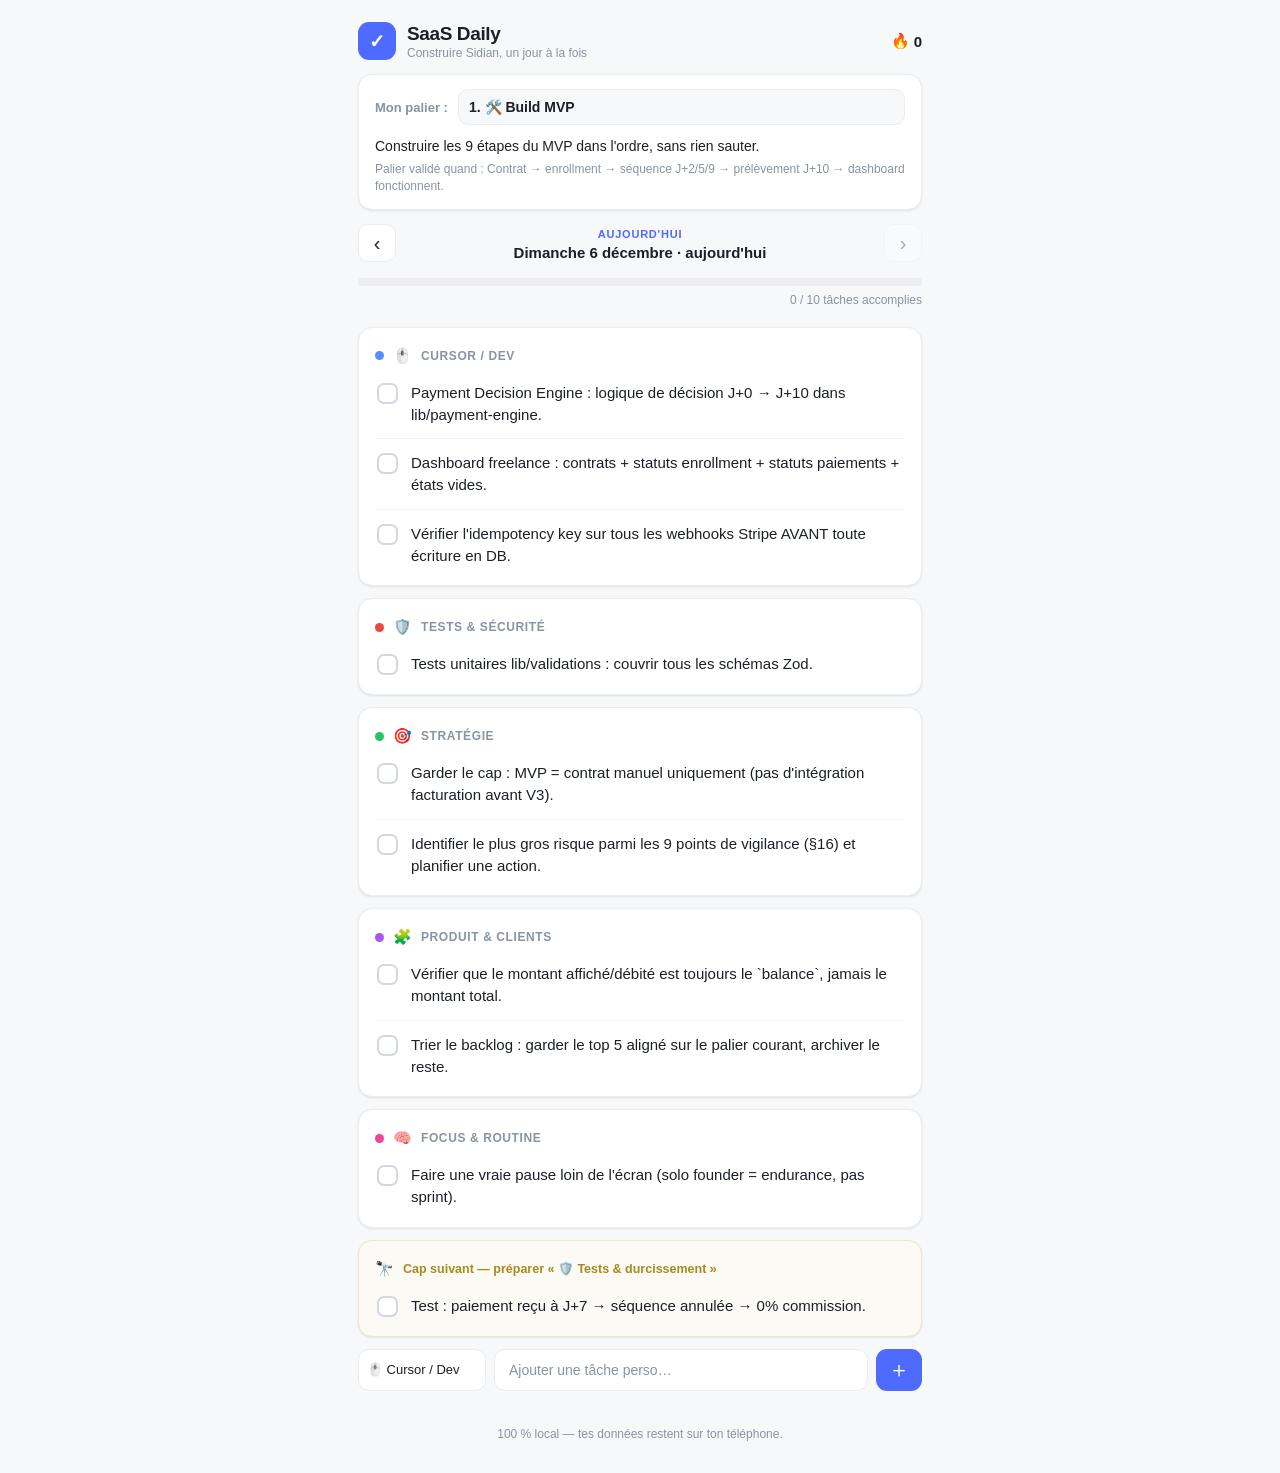
==== saas-checklist/index.html @ a104e3b9 "UI : thème clair épuré, moins de bruit visuel (cartes légères, pastilles, progression fine)" ====
<!DOCTYPE html>
<html lang="fr">
<head>
  <meta charset="UTF-8" />
  <meta name="viewport" content="width=device-width, initial-scale=1, viewport-fit=cover" />
  <meta name="theme-color" content="#f7f8fa" />
  <title>SaaS Daily — Check-list quotidienne</title>
  <link rel="manifest" href="./manifest.webmanifest" />
  <link rel="apple-touch-icon" href="./icons/icon-180.png" />
  <meta name="apple-mobile-web-app-capable" content="yes" />
  <meta name="apple-mobile-web-app-status-bar-style" content="default" />
  <meta name="apple-mobile-web-app-title" content="SaaS Daily" />
  <link rel="stylesheet" href="./styles.css" />
</head>
<body>
  <div class="app">
    <header class="top">
      <div class="brand">
        <span class="logo">✓</span>
        <div>
          <h1>SaaS Daily</h1>
          <p class="tagline">Construire Sidian, un jour à la fois</p>
        </div>
      </div>
      <div class="streak" id="streak" title="Jours d'affilée avec au moins une tâche faite">
        <span class="flame">🔥</span><span id="streakCount">0</span>
      </div>
    </header>

    <section class="phasebar">
      <div class="phase-row">
        <label for="phaseSelect">Mon palier&nbsp;:</label>
        <select id="phaseSelect" aria-label="Palier de croissance"></select>
      </div>
      <p class="phase-goal" id="phaseGoal">—</p>
      <p class="phase-done" id="phaseDone">—</p>
    </section>

    <section class="datebar">
      <button class="nav" id="prevDay" aria-label="Jour précédent">‹</button>
      <div class="dateinfo">
        <button class="today-btn" id="todayBtn">Aujourd'hui</button>
        <div class="date-label" id="dateLabel">—</div>
      </div>
      <button class="nav" id="nextDay" aria-label="Jour suivant">›</button>
    </section>

    <section class="progress-wrap">
      <div class="progress-track"><div class="progress-fill" id="progressFill"></div></div>
      <div class="progress-text"><span id="progressText">0 / 0</span> tâches accomplies</div>
    </section>

    <main id="list" class="list"></main>

    <section class="add-custom">
      <form id="customForm">
        <select id="customCat" aria-label="Catégorie"></select>
        <input id="customInput" type="text" placeholder="Ajouter une tâche perso…" maxlength="140" />
        <button type="submit" aria-label="Ajouter">＋</button>
      </form>
    </section>

    <footer class="foot">
      <button id="installBtn" class="ghost" hidden>📲 Installer l'app</button>
      <p class="hint">100&nbsp;% local — tes données restent sur ton téléphone.</p>
    </footer>
  </div>

  <div id="toast" class="toast" role="status" aria-live="polite"></div>

  <script src="./tasks.js"></script>
  <script src="./app.js"></script>
</body>
</html>
---- saas-checklist/styles.css ----
:root {
  --bg: #f7f8fa;
  --card: #ffffff;
  --text: #1b1f27;
  --muted: #8a93a3;
  --line: #ececf1;
  --line-soft: #f2f3f6;
  --accent: #4f6bff;
  --done: #18a558;
  --shadow: 0 1px 2px rgba(16, 24, 40, 0.04), 0 1px 3px rgba(16, 24, 40, 0.06);
}

* { box-sizing: border-box; -webkit-tap-highlight-color: transparent; }

html, body {
  margin: 0;
  background: var(--bg);
  color: var(--text);
  font-family: -apple-system, BlinkMacSystemFont, "Segoe UI", Roboto, Helvetica, Arial, sans-serif;
  -webkit-font-smoothing: antialiased;
}

.app {
  max-width: 600px;
  margin: 0 auto;
  padding: env(safe-area-inset-top) 18px calc(env(safe-area-inset-bottom) + 24px);
  min-height: 100vh;
}

/* ---------- Header ---------- */
.top {
  display: flex;
  align-items: center;
  justify-content: space-between;
  padding: 22px 0 14px;
}
.brand { display: flex; align-items: center; gap: 11px; }
.logo {
  width: 38px; height: 38px; border-radius: 11px;
  display: grid; place-items: center;
  background: var(--accent); color: #fff; font-size: 19px; font-weight: 800;
}
.top h1 { margin: 0; font-size: 19px; font-weight: 700; letter-spacing: -0.02em; }
.tagline { margin: 1px 0 0; font-size: 12px; color: var(--muted); }

.streak {
  display: flex; align-items: center; gap: 4px;
  color: var(--text); font-weight: 700; font-size: 15px;
}
.flame { font-size: 15px; }

/* ---------- Phase bar (épuré) ---------- */
.phasebar {
  background: var(--card);
  border: 1px solid var(--line);
  border-radius: 14px;
  padding: 14px 16px;
  margin-bottom: 14px;
  box-shadow: var(--shadow);
}
.phase-row { display: flex; align-items: center; gap: 10px; }
.phase-row label { font-size: 13px; color: var(--muted); font-weight: 600; white-space: nowrap; }
#phaseSelect {
  flex: 1;
  background: var(--bg); color: var(--text);
  border: 1px solid var(--line); border-radius: 10px;
  padding: 9px 10px; font-size: 14px; font-weight: 600;
  appearance: none; -webkit-appearance: none;
}
#phaseSelect:focus { outline: none; border-color: var(--accent); }
.phase-goal { margin: 11px 0 0; font-size: 14px; line-height: 1.45; color: var(--text); }
.phase-done { margin: 5px 0 0; font-size: 12px; color: var(--muted); line-height: 1.4; }

/* ---------- Date bar ---------- */
.datebar {
  display: flex; align-items: center; justify-content: space-between;
  gap: 10px; margin: 0 0 16px;
}
.nav {
  width: 38px; height: 38px; border-radius: 10px;
  background: var(--card); color: var(--text);
  border: 1px solid var(--line); font-size: 20px; line-height: 1;
  cursor: pointer;
}
.nav:disabled { opacity: 0.35; cursor: default; }
.dateinfo { text-align: center; flex: 1; }
.today-btn {
  background: transparent; border: 0; color: var(--accent);
  font-size: 11px; font-weight: 700; cursor: pointer; padding: 0;
  text-transform: uppercase; letter-spacing: 0.07em;
}
.date-label { font-size: 15px; font-weight: 600; margin-top: 2px; }

/* ---------- Progress (léger) ---------- */
.progress-wrap { margin-bottom: 20px; }
.progress-track {
  height: 8px; background: var(--line); border-radius: 999px; overflow: hidden;
}
.progress-fill {
  height: 100%; width: 0%;
  background: var(--accent);
  border-radius: 999px; transition: width 0.35s ease;
}
.progress-text { font-size: 12px; color: var(--muted); margin-top: 7px; text-align: right; }

/* ---------- Categories ---------- */
.cat {
  background: var(--card);
  border: 1px solid var(--line);
  border-radius: 14px;
  padding: 6px 16px;
  margin-bottom: 12px;
  box-shadow: var(--shadow);
}
.cat-head { display: flex; align-items: center; gap: 9px; padding: 13px 0 4px; }
.cat-dot {
  width: 9px; height: 9px; border-radius: 50%;
  background: var(--cat, var(--accent)); flex: 0 0 auto;
}
.cat-emoji { font-size: 15px; }
.cat-head h2 {
  margin: 0; font-size: 12px; font-weight: 700; color: var(--muted);
  text-transform: uppercase; letter-spacing: 0.05em;
}

.cat.horizon { background: #fbfaf4; border-color: #efe7c8; }
.cat.horizon .cat-head h2 { color: #a98a1f; text-transform: none; letter-spacing: 0; font-size: 12.5px; }

.items { display: flex; flex-direction: column; }
.item {
  display: flex; align-items: flex-start; gap: 13px;
  padding: 13px 2px; border-top: 1px solid var(--line-soft);
  cursor: pointer;
}
.item:first-child { border-top: 0; }
.item input[type="checkbox"] {
  appearance: none; -webkit-appearance: none;
  width: 21px; height: 21px; margin: 1px 0 0; flex: 0 0 auto;
  border: 2px solid #d3d8e0; border-radius: 7px;
  background: #fff; cursor: pointer; position: relative;
  transition: background 0.15s, border-color 0.15s;
}
.item input[type="checkbox"]:checked {
  background: var(--done); border-color: var(--done);
}
.item input[type="checkbox"]:checked::after {
  content: "✓"; position: absolute; inset: 0;
  display: grid; place-items: center; color: #fff; font-size: 13px; font-weight: 800;
}
.item-text { font-size: 15px; line-height: 1.45; flex: 1; color: var(--text); }
.item.checked .item-text { color: var(--muted); text-decoration: line-through; }

.del {
  background: transparent; border: 0; color: #c2c8d2;
  font-size: 14px; cursor: pointer; padding: 2px 6px; flex: 0 0 auto;
}
.del:hover { color: #ef4444; }

/* ---------- Add custom ---------- */
.add-custom { margin: 4px 0 20px; }
#customForm { display: flex; gap: 8px; }
#customCat {
  background: var(--card); color: var(--text);
  border: 1px solid var(--line); border-radius: 11px;
  padding: 0 8px; font-size: 13px; max-width: 128px;
  appearance: none; -webkit-appearance: none;
}
#customInput {
  flex: 1; background: var(--card); color: var(--text);
  border: 1px solid var(--line); border-radius: 11px;
  padding: 12px 14px; font-size: 14px;
}
#customInput::placeholder { color: var(--muted); }
#customInput:focus, #customCat:focus { outline: none; border-color: var(--accent); }
#customForm button {
  width: 46px; border: 0; border-radius: 11px;
  background: var(--accent); color: #fff; font-size: 22px; cursor: pointer;
}

/* ---------- Footer ---------- */
.foot { text-align: center; padding: 4px 0 8px; }
.ghost {
  background: var(--card); color: var(--text);
  border: 1px solid var(--line); border-radius: 11px;
  padding: 11px 18px; font-size: 14px; font-weight: 600; cursor: pointer;
  box-shadow: var(--shadow);
}
.hint { color: var(--muted); font-size: 12px; margin: 12px 0 0; }

/* ---------- Toast ---------- */
.toast {
  position: fixed; left: 50%; bottom: calc(env(safe-area-inset-bottom) + 22px);
  translate: -50% 20px;
  background: var(--text); color: #fff;
  border-radius: 999px;
  padding: 12px 18px; font-size: 13.5px; font-weight: 600;
  box-shadow: 0 10px 30px rgba(16, 24, 40, 0.25);
  opacity: 0; pointer-events: none; transition: opacity 0.25s, translate 0.25s;
  max-width: 90vw; text-align: center;
}
.toast.show { opacity: 1; translate: -50% 0; }
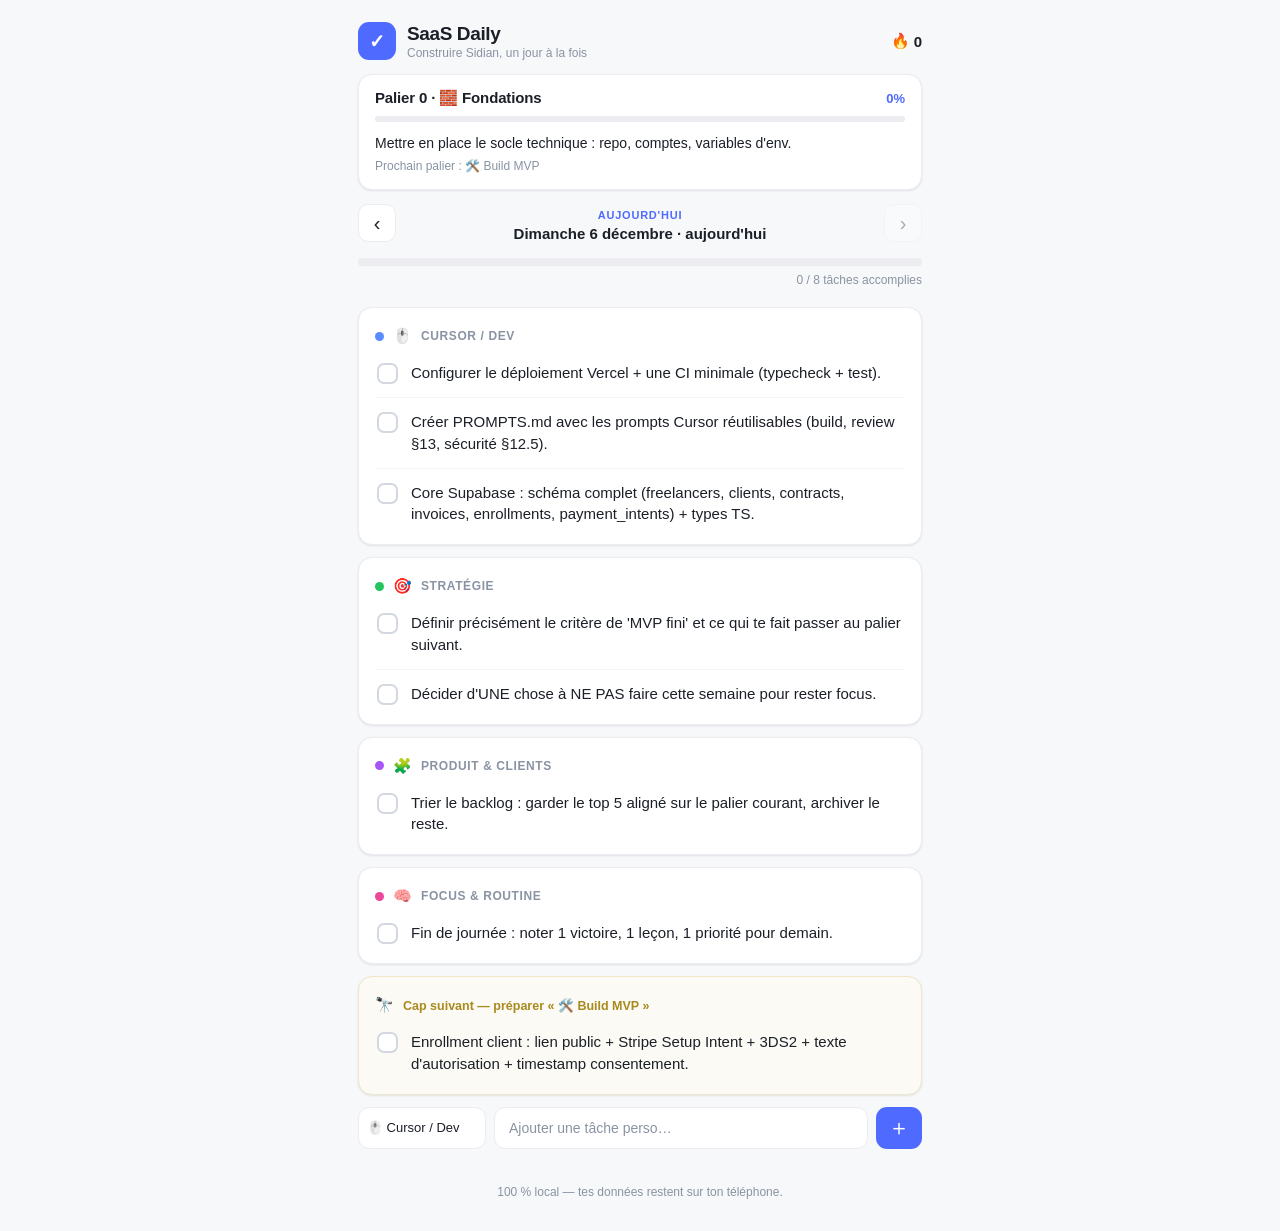
==== commit 271b40c3: "Palier automatique : progression basée sur les tâches réalisées (suppression du sélecteur)" ====
--- a/saas-checklist/index.html
+++ b/saas-checklist/index.html
@@ -28,12 +28,13 @@
     </header>
 
     <section class="phasebar">
-      <div class="phase-row">
-        <label for="phaseSelect">Mon palier&nbsp;:</label>
-        <select id="phaseSelect" aria-label="Palier de croissance"></select>
+      <div class="phase-top">
+        <span class="phase-badge" id="phaseBadge">—</span>
+        <span class="phase-pct" id="phasePct"></span>
       </div>
+      <div class="phase-mini-track"><div class="phase-mini-fill" id="phaseMiniFill"></div></div>
       <p class="phase-goal" id="phaseGoal">—</p>
-      <p class="phase-done" id="phaseDone">—</p>
+      <p class="phase-next" id="phaseNext"></p>
     </section>
 
     <section class="datebar">
--- a/saas-checklist/styles.css
+++ b/saas-checklist/styles.css
@@ -58,18 +58,18 @@
   margin-bottom: 14px;
   box-shadow: var(--shadow);
 }
-.phase-row { display: flex; align-items: center; gap: 10px; }
-.phase-row label { font-size: 13px; color: var(--muted); font-weight: 600; white-space: nowrap; }
-#phaseSelect {
-  flex: 1;
-  background: var(--bg); color: var(--text);
-  border: 1px solid var(--line); border-radius: 10px;
-  padding: 9px 10px; font-size: 14px; font-weight: 600;
-  appearance: none; -webkit-appearance: none;
-}
-#phaseSelect:focus { outline: none; border-color: var(--accent); }
+.phase-top { display: flex; align-items: baseline; justify-content: space-between; gap: 10px; }
+.phase-badge { font-size: 15px; font-weight: 700; color: var(--text); letter-spacing: -0.01em; }
+.phase-pct { font-size: 13px; font-weight: 700; color: var(--accent); flex: 0 0 auto; }
+.phase-mini-track {
+  height: 6px; background: var(--line); border-radius: 999px; overflow: hidden; margin: 9px 0 0;
+}
+.phase-mini-fill {
+  height: 100%; width: 0%; background: var(--accent); border-radius: 999px;
+  transition: width 0.35s ease;
+}
 .phase-goal { margin: 11px 0 0; font-size: 14px; line-height: 1.45; color: var(--text); }
-.phase-done { margin: 5px 0 0; font-size: 12px; color: var(--muted); line-height: 1.4; }
+.phase-next { margin: 5px 0 0; font-size: 12px; color: var(--muted); line-height: 1.4; }
 
 /* ---------- Date bar ---------- */
 .datebar {
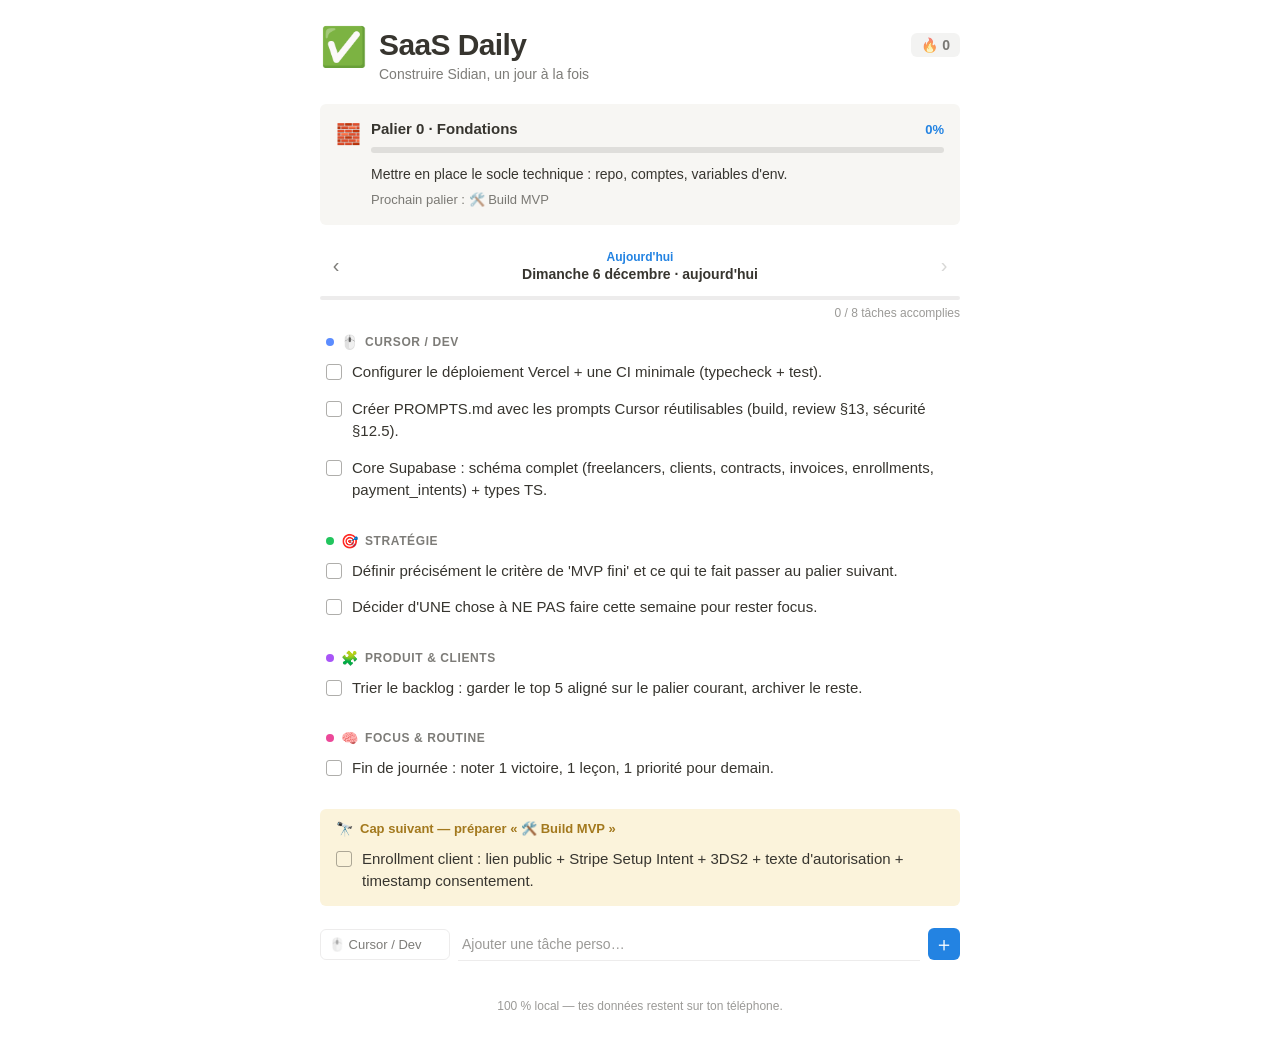
==== commit 2151d609: "UI/UX style Notion : page blanche, titre + icône, callout palier, to-do list Notion" ====
--- a/saas-checklist/index.html
+++ b/saas-checklist/index.html
@@ -3,7 +3,7 @@
 <head>
   <meta charset="UTF-8" />
   <meta name="viewport" content="width=device-width, initial-scale=1, viewport-fit=cover" />
-  <meta name="theme-color" content="#f7f8fa" />
+  <meta name="theme-color" content="#ffffff" />
   <title>SaaS Daily — Check-list quotidienne</title>
   <link rel="manifest" href="./manifest.webmanifest" />
   <link rel="apple-touch-icon" href="./icons/icon-180.png" />
@@ -14,27 +14,30 @@
 </head>
 <body>
   <div class="app">
-    <header class="top">
-      <div class="brand">
-        <span class="logo">✓</span>
-        <div>
+    <header class="page-head">
+      <span class="page-icon">✅</span>
+      <div class="page-titles">
+        <div class="title-line">
           <h1>SaaS Daily</h1>
-          <p class="tagline">Construire Sidian, un jour à la fois</p>
+          <span class="streak" id="streak" title="Jours d'affilée avec au moins une tâche faite">
+            <span class="flame">🔥</span><span id="streakCount">0</span>
+          </span>
         </div>
-      </div>
-      <div class="streak" id="streak" title="Jours d'affilée avec au moins une tâche faite">
-        <span class="flame">🔥</span><span id="streakCount">0</span>
+        <p class="tagline">Construire Sidian, un jour à la fois</p>
       </div>
     </header>
 
-    <section class="phasebar">
-      <div class="phase-top">
-        <span class="phase-badge" id="phaseBadge">—</span>
-        <span class="phase-pct" id="phasePct"></span>
+    <section class="callout">
+      <span class="callout-emoji" id="phaseIcon">🧱</span>
+      <div class="callout-body">
+        <div class="phase-top">
+          <span class="phase-badge" id="phaseBadge">—</span>
+          <span class="phase-pct" id="phasePct"></span>
+        </div>
+        <div class="phase-mini-track"><div class="phase-mini-fill" id="phaseMiniFill"></div></div>
+        <p class="phase-goal" id="phaseGoal">—</p>
+        <p class="phase-next" id="phaseNext"></p>
       </div>
-      <div class="phase-mini-track"><div class="phase-mini-fill" id="phaseMiniFill"></div></div>
-      <p class="phase-goal" id="phaseGoal">—</p>
-      <p class="phase-next" id="phaseNext"></p>
     </section>
 
     <section class="datebar">
--- a/saas-checklist/styles.css
+++ b/saas-checklist/styles.css
@@ -1,13 +1,15 @@
 :root {
-  --bg: #f7f8fa;
-  --card: #ffffff;
-  --text: #1b1f27;
-  --muted: #8a93a3;
-  --line: #ececf1;
-  --line-soft: #f2f3f6;
-  --accent: #4f6bff;
-  --done: #18a558;
-  --shadow: 0 1px 2px rgba(16, 24, 40, 0.04), 0 1px 3px rgba(16, 24, 40, 0.06);
+  --bg: #ffffff;
+  --text: #37352f;             /* couleur de texte signature Notion */
+  --muted: rgba(55, 53, 47, 0.5);
+  --muted-strong: rgba(55, 53, 47, 0.65);
+  --hover: rgba(55, 53, 47, 0.06);
+  --line: rgba(55, 53, 47, 0.09);
+  --callout-bg: #f7f6f3;
+  --accent: #2383e2;           /* bleu Notion */
+  --done: #2383e2;
+  --gold-bg: #fbf3db;          /* callout jaune Notion */
+  --gold-text: #a3791e;
 }
 
 * { box-sizing: border-box; -webkit-tap-highlight-color: transparent; }
@@ -16,175 +18,180 @@
   margin: 0;
   background: var(--bg);
   color: var(--text);
-  font-family: -apple-system, BlinkMacSystemFont, "Segoe UI", Roboto, Helvetica, Arial, sans-serif;
+  font-family: -apple-system, BlinkMacSystemFont, "Segoe UI", "Inter", Helvetica,
+    "Apple Color Emoji", Arial, sans-serif, "Segoe UI Emoji";
   -webkit-font-smoothing: antialiased;
+  font-size: 16px;
 }
 
 .app {
-  max-width: 600px;
+  max-width: 680px;
   margin: 0 auto;
-  padding: env(safe-area-inset-top) 18px calc(env(safe-area-inset-bottom) + 24px);
+  padding: env(safe-area-inset-top) 20px calc(env(safe-area-inset-bottom) + 32px);
   min-height: 100vh;
 }
 
-/* ---------- Header ---------- */
-.top {
+/* ---------- Page header (titre type page Notion) ---------- */
+.page-head {
   display: flex;
-  align-items: center;
-  justify-content: space-between;
-  padding: 22px 0 14px;
-}
-.brand { display: flex; align-items: center; gap: 11px; }
-.logo {
-  width: 38px; height: 38px; border-radius: 11px;
-  display: grid; place-items: center;
-  background: var(--accent); color: #fff; font-size: 19px; font-weight: 800;
-}
-.top h1 { margin: 0; font-size: 19px; font-weight: 700; letter-spacing: -0.02em; }
-.tagline { margin: 1px 0 0; font-size: 12px; color: var(--muted); }
+  align-items: flex-start;
+  gap: 12px;
+  padding: 28px 0 16px;
+}
+.page-icon { font-size: 38px; line-height: 1; flex: 0 0 auto; }
+.page-titles { flex: 1; min-width: 0; }
+.title-line { display: flex; align-items: center; justify-content: space-between; gap: 12px; }
+.title-line h1 {
+  margin: 0;
+  font-size: 30px;
+  font-weight: 700;
+  letter-spacing: -0.02em;
+  color: var(--text);
+}
+.tagline { margin: 4px 0 0; font-size: 14px; color: var(--muted-strong); }
 
 .streak {
-  display: flex; align-items: center; gap: 4px;
-  color: var(--text); font-weight: 700; font-size: 15px;
-}
-.flame { font-size: 15px; }
-
-/* ---------- Phase bar (épuré) ---------- */
-.phasebar {
-  background: var(--card);
-  border: 1px solid var(--line);
-  border-radius: 14px;
-  padding: 14px 16px;
-  margin-bottom: 14px;
-  box-shadow: var(--shadow);
-}
+  display: inline-flex; align-items: center; gap: 4px;
+  color: var(--muted-strong); font-weight: 600; font-size: 14px;
+  background: var(--hover); padding: 4px 10px; border-radius: 6px; flex: 0 0 auto;
+}
+.flame { font-size: 14px; }
+
+/* ---------- Callout (palier) ---------- */
+.callout {
+  display: flex;
+  gap: 10px;
+  background: var(--callout-bg);
+  border-radius: 6px;
+  padding: 16px;
+  margin: 6px 0 22px;
+}
+.callout-emoji { font-size: 20px; line-height: 1.4; flex: 0 0 auto; }
+.callout-body { flex: 1; min-width: 0; }
 .phase-top { display: flex; align-items: baseline; justify-content: space-between; gap: 10px; }
-.phase-badge { font-size: 15px; font-weight: 700; color: var(--text); letter-spacing: -0.01em; }
-.phase-pct { font-size: 13px; font-weight: 700; color: var(--accent); flex: 0 0 auto; }
+.phase-badge { font-size: 15px; font-weight: 600; color: var(--text); }
+.phase-pct { font-size: 13px; font-weight: 600; color: var(--accent); flex: 0 0 auto; }
 .phase-mini-track {
-  height: 6px; background: var(--line); border-radius: 999px; overflow: hidden; margin: 9px 0 0;
+  height: 6px; background: rgba(55, 53, 47, 0.12); border-radius: 999px;
+  overflow: hidden; margin: 10px 0 0;
 }
 .phase-mini-fill {
   height: 100%; width: 0%; background: var(--accent); border-radius: 999px;
   transition: width 0.35s ease;
 }
-.phase-goal { margin: 11px 0 0; font-size: 14px; line-height: 1.45; color: var(--text); }
-.phase-next { margin: 5px 0 0; font-size: 12px; color: var(--muted); line-height: 1.4; }
+.phase-goal { margin: 11px 0 0; font-size: 14px; line-height: 1.5; color: var(--text); }
+.phase-next { margin: 6px 0 0; font-size: 13px; color: var(--muted-strong); line-height: 1.4; }
 
 /* ---------- Date bar ---------- */
 .datebar {
   display: flex; align-items: center; justify-content: space-between;
-  gap: 10px; margin: 0 0 16px;
+  gap: 10px; margin: 0 0 14px;
 }
 .nav {
-  width: 38px; height: 38px; border-radius: 10px;
-  background: var(--card); color: var(--text);
-  border: 1px solid var(--line); font-size: 20px; line-height: 1;
-  cursor: pointer;
-}
-.nav:disabled { opacity: 0.35; cursor: default; }
+  width: 32px; height: 32px; border-radius: 6px;
+  background: transparent; color: var(--muted-strong);
+  border: 0; font-size: 20px; line-height: 1; cursor: pointer;
+}
+.nav:hover { background: var(--hover); }
+.nav:disabled { opacity: 0.3; cursor: default; background: transparent; }
 .dateinfo { text-align: center; flex: 1; }
 .today-btn {
   background: transparent; border: 0; color: var(--accent);
-  font-size: 11px; font-weight: 700; cursor: pointer; padding: 0;
-  text-transform: uppercase; letter-spacing: 0.07em;
-}
-.date-label { font-size: 15px; font-weight: 600; margin-top: 2px; }
-
-/* ---------- Progress (léger) ---------- */
-.progress-wrap { margin-bottom: 20px; }
+  font-size: 12px; font-weight: 600; cursor: pointer; padding: 0;
+}
+.date-label { font-size: 14px; font-weight: 600; margin-top: 1px; color: var(--text); }
+
+/* ---------- Daily progress ---------- */
+.progress-wrap { margin-bottom: 8px; }
 .progress-track {
-  height: 8px; background: var(--line); border-radius: 999px; overflow: hidden;
+  height: 4px; background: var(--line); border-radius: 999px; overflow: hidden;
 }
 .progress-fill {
-  height: 100%; width: 0%;
-  background: var(--accent);
+  height: 100%; width: 0%; background: var(--accent);
   border-radius: 999px; transition: width 0.35s ease;
 }
-.progress-text { font-size: 12px; color: var(--muted); margin-top: 7px; text-align: right; }
-
-/* ---------- Categories ---------- */
-.cat {
-  background: var(--card);
-  border: 1px solid var(--line);
-  border-radius: 14px;
-  padding: 6px 16px;
-  margin-bottom: 12px;
-  box-shadow: var(--shadow);
-}
-.cat-head { display: flex; align-items: center; gap: 9px; padding: 13px 0 4px; }
-.cat-dot {
-  width: 9px; height: 9px; border-radius: 50%;
-  background: var(--cat, var(--accent)); flex: 0 0 auto;
-}
-.cat-emoji { font-size: 15px; }
+.progress-text { font-size: 12px; color: var(--muted); margin-top: 6px; text-align: right; }
+
+/* ---------- Catégories (sections type Notion, sans carte) ---------- */
+.list { margin-top: 12px; }
+.cat { margin-bottom: 22px; }
+.cat-head { display: flex; align-items: center; gap: 7px; padding: 2px 6px 4px; }
+.cat-dot { width: 8px; height: 8px; border-radius: 50%; background: var(--cat, var(--accent)); flex: 0 0 auto; }
+.cat-emoji { font-size: 14px; }
 .cat-head h2 {
-  margin: 0; font-size: 12px; font-weight: 700; color: var(--muted);
+  margin: 0; font-size: 12px; font-weight: 600; color: var(--muted-strong);
   text-transform: uppercase; letter-spacing: 0.05em;
 }
 
-.cat.horizon { background: #fbfaf4; border-color: #efe7c8; }
-.cat.horizon .cat-head h2 { color: #a98a1f; text-transform: none; letter-spacing: 0; font-size: 12.5px; }
-
+.cat.horizon { background: var(--gold-bg); border-radius: 6px; padding: 12px 10px 6px; }
+.cat.horizon .cat-head { padding-top: 0; }
+.cat.horizon .cat-head h2 {
+  color: var(--gold-text); text-transform: none; letter-spacing: 0; font-size: 13px; font-weight: 600;
+}
+
+/* ---------- To-do items (style Notion) ---------- */
 .items { display: flex; flex-direction: column; }
 .item {
-  display: flex; align-items: flex-start; gap: 13px;
-  padding: 13px 2px; border-top: 1px solid var(--line-soft);
-  cursor: pointer;
-}
-.item:first-child { border-top: 0; }
+  display: flex; align-items: flex-start; gap: 10px;
+  padding: 7px 6px; border-radius: 4px; cursor: pointer;
+  transition: background 0.08s;
+}
+.item:hover { background: var(--hover); }
 .item input[type="checkbox"] {
   appearance: none; -webkit-appearance: none;
-  width: 21px; height: 21px; margin: 1px 0 0; flex: 0 0 auto;
-  border: 2px solid #d3d8e0; border-radius: 7px;
-  background: #fff; cursor: pointer; position: relative;
-  transition: background 0.15s, border-color 0.15s;
+  width: 16px; height: 16px; margin: 3px 0 0; flex: 0 0 auto;
+  border: 1.5px solid rgba(55, 53, 47, 0.4); border-radius: 3px;
+  background: transparent; cursor: pointer; position: relative;
+  transition: background 0.12s, border-color 0.12s;
 }
 .item input[type="checkbox"]:checked {
   background: var(--done); border-color: var(--done);
 }
 .item input[type="checkbox"]:checked::after {
-  content: "✓"; position: absolute; inset: 0;
-  display: grid; place-items: center; color: #fff; font-size: 13px; font-weight: 800;
-}
-.item-text { font-size: 15px; line-height: 1.45; flex: 1; color: var(--text); }
+  content: "✓"; position: absolute; inset: -1px 0 0 0;
+  display: grid; place-items: center; color: #fff; font-size: 12px; font-weight: 800;
+}
+.item-text { font-size: 15px; line-height: 1.5; flex: 1; color: var(--text); }
 .item.checked .item-text { color: var(--muted); text-decoration: line-through; }
 
 .del {
-  background: transparent; border: 0; color: #c2c8d2;
-  font-size: 14px; cursor: pointer; padding: 2px 6px; flex: 0 0 auto;
-}
-.del:hover { color: #ef4444; }
-
-/* ---------- Add custom ---------- */
-.add-custom { margin: 4px 0 20px; }
-#customForm { display: flex; gap: 8px; }
+  background: transparent; border: 0; color: rgba(55, 53, 47, 0.3);
+  font-size: 13px; cursor: pointer; padding: 2px 6px; flex: 0 0 auto;
+  opacity: 0; transition: opacity 0.1s;
+}
+.item:hover .del { opacity: 1; }
+.del:hover { color: #eb5757; }
+
+/* ---------- Add custom (ligne "+ New" type Notion) ---------- */
+.add-custom { margin: 8px 0 18px; }
+#customForm { display: flex; gap: 8px; align-items: center; }
 #customCat {
-  background: var(--card); color: var(--text);
-  border: 1px solid var(--line); border-radius: 11px;
-  padding: 0 8px; font-size: 13px; max-width: 128px;
+  background: transparent; color: var(--muted-strong);
+  border: 1px solid var(--line); border-radius: 6px;
+  padding: 7px 8px; font-size: 13px; max-width: 130px;
   appearance: none; -webkit-appearance: none;
 }
 #customInput {
-  flex: 1; background: var(--card); color: var(--text);
-  border: 1px solid var(--line); border-radius: 11px;
-  padding: 12px 14px; font-size: 14px;
+  flex: 1; background: transparent; color: var(--text);
+  border: 0; border-bottom: 1px solid var(--line);
+  padding: 8px 4px; font-size: 14px; border-radius: 0;
 }
 #customInput::placeholder { color: var(--muted); }
 #customInput:focus, #customCat:focus { outline: none; border-color: var(--accent); }
 #customForm button {
-  width: 46px; border: 0; border-radius: 11px;
-  background: var(--accent); color: #fff; font-size: 22px; cursor: pointer;
+  width: 32px; height: 32px; border: 0; border-radius: 6px;
+  background: var(--accent); color: #fff; font-size: 20px; cursor: pointer;
+  display: grid; place-items: center;
 }
 
 /* ---------- Footer ---------- */
-.foot { text-align: center; padding: 4px 0 8px; }
+.foot { text-align: center; padding: 8px 0; }
 .ghost {
-  background: var(--card); color: var(--text);
-  border: 1px solid var(--line); border-radius: 11px;
-  padding: 11px 18px; font-size: 14px; font-weight: 600; cursor: pointer;
-  box-shadow: var(--shadow);
-}
+  background: transparent; color: var(--muted-strong);
+  border: 1px solid var(--line); border-radius: 6px;
+  padding: 9px 16px; font-size: 14px; font-weight: 500; cursor: pointer;
+}
+.ghost:hover { background: var(--hover); }
 .hint { color: var(--muted); font-size: 12px; margin: 12px 0 0; }
 
 /* ---------- Toast ---------- */
@@ -192,9 +199,9 @@
   position: fixed; left: 50%; bottom: calc(env(safe-area-inset-bottom) + 22px);
   translate: -50% 20px;
   background: var(--text); color: #fff;
-  border-radius: 999px;
-  padding: 12px 18px; font-size: 13.5px; font-weight: 600;
-  box-shadow: 0 10px 30px rgba(16, 24, 40, 0.25);
+  border-radius: 8px;
+  padding: 11px 18px; font-size: 13.5px; font-weight: 500;
+  box-shadow: 0 8px 24px rgba(15, 15, 15, 0.2);
   opacity: 0; pointer-events: none; transition: opacity 0.25s, translate 0.25s;
   max-width: 90vw; text-align: center;
 }
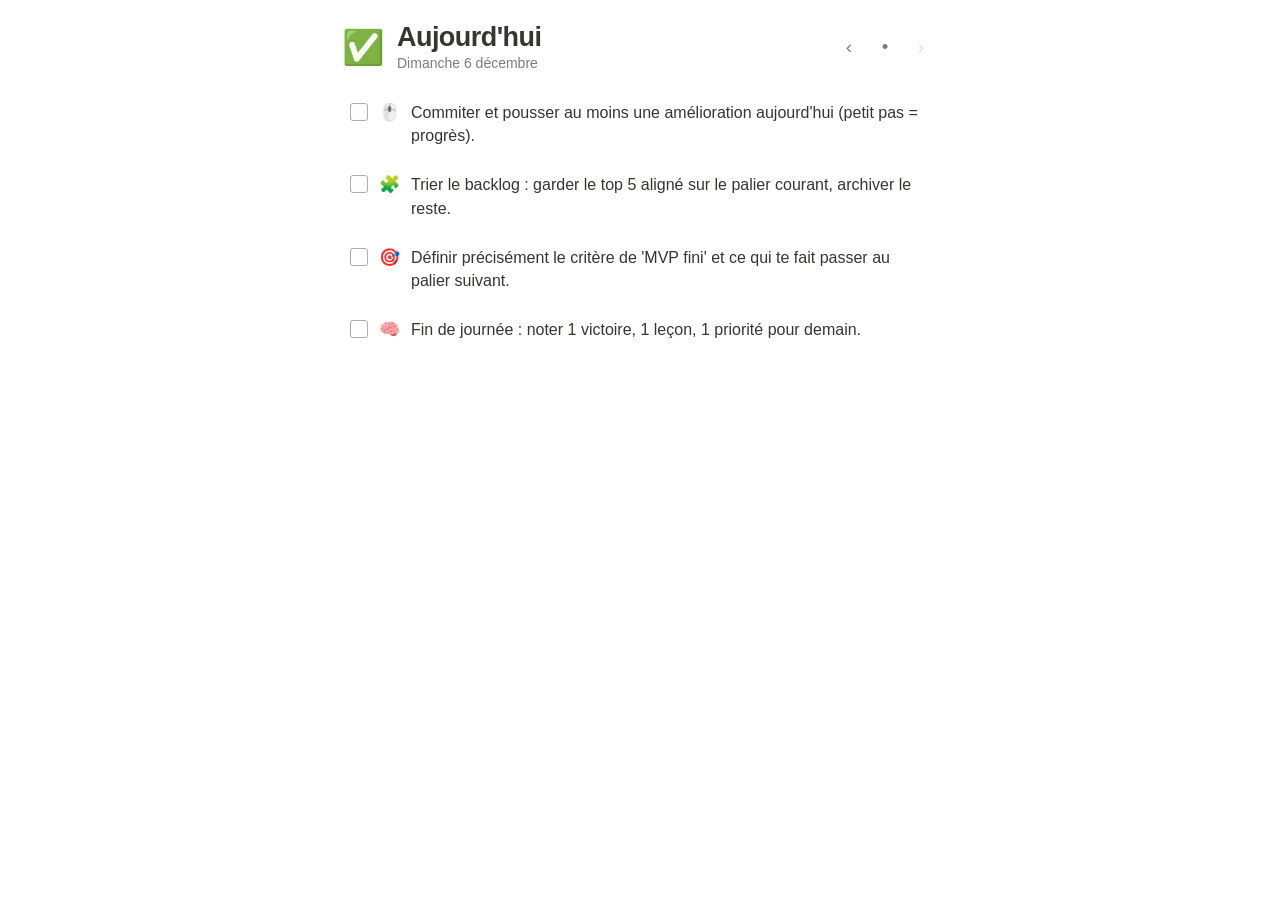
==== commit 953ff759: "Épuration max : liste courte du jour sans scroll, sans progression ni ajout manuel (palier 100% auto" ====
--- a/saas-checklist/index.html
+++ b/saas-checklist/index.html
@@ -17,58 +17,22 @@
     <header class="page-head">
       <span class="page-icon">✅</span>
       <div class="page-titles">
-        <div class="title-line">
-          <h1>SaaS Daily</h1>
-          <span class="streak" id="streak" title="Jours d'affilée avec au moins une tâche faite">
-            <span class="flame">🔥</span><span id="streakCount">0</span>
-          </span>
-        </div>
-        <p class="tagline">Construire Sidian, un jour à la fois</p>
+        <h1>Aujourd'hui</h1>
+        <p class="tagline" id="dateLabel">—</p>
+      </div>
+      <div class="daynav">
+        <button class="nav" id="prevDay" aria-label="Jour précédent">‹</button>
+        <button class="nav" id="todayBtn" aria-label="Aujourd'hui">•</button>
+        <button class="nav" id="nextDay" aria-label="Jour suivant">›</button>
       </div>
     </header>
 
-    <section class="callout">
-      <span class="callout-emoji" id="phaseIcon">🧱</span>
-      <div class="callout-body">
-        <div class="phase-top">
-          <span class="phase-badge" id="phaseBadge">—</span>
-          <span class="phase-pct" id="phasePct"></span>
-        </div>
-        <div class="phase-mini-track"><div class="phase-mini-fill" id="phaseMiniFill"></div></div>
-        <p class="phase-goal" id="phaseGoal">—</p>
-        <p class="phase-next" id="phaseNext"></p>
-      </div>
-    </section>
+    <main id="list" class="list"></main>
+  </div>
 
-    <section class="datebar">
-      <button class="nav" id="prevDay" aria-label="Jour précédent">‹</button>
-      <div class="dateinfo">
-        <button class="today-btn" id="todayBtn">Aujourd'hui</button>
-        <div class="date-label" id="dateLabel">—</div>
-      </div>
-      <button class="nav" id="nextDay" aria-label="Jour suivant">›</button>
-    </section>
-
-    <section class="progress-wrap">
-      <div class="progress-track"><div class="progress-fill" id="progressFill"></div></div>
-      <div class="progress-text"><span id="progressText">0 / 0</span> tâches accomplies</div>
-    </section>
-
-    <main id="list" class="list"></main>
-
-    <section class="add-custom">
-      <form id="customForm">
-        <select id="customCat" aria-label="Catégorie"></select>
-        <input id="customInput" type="text" placeholder="Ajouter une tâche perso…" maxlength="140" />
-        <button type="submit" aria-label="Ajouter">＋</button>
-      </form>
-    </section>
-
-    <footer class="foot">
-      <button id="installBtn" class="ghost" hidden>📲 Installer l'app</button>
-      <p class="hint">100&nbsp;% local — tes données restent sur ton téléphone.</p>
-    </footer>
-  </div>
+  <footer class="foot">
+    <button id="installBtn" class="ghost" hidden>📲 Installer l'app</button>
+  </footer>
 
   <div id="toast" class="toast" role="status" aria-live="polite"></div>
 
--- a/saas-checklist/styles.css
+++ b/saas-checklist/styles.css
@@ -1,21 +1,19 @@
 :root {
   --bg: #ffffff;
-  --text: #37352f;             /* couleur de texte signature Notion */
+  --text: #37352f;
   --muted: rgba(55, 53, 47, 0.5);
   --muted-strong: rgba(55, 53, 47, 0.65);
   --hover: rgba(55, 53, 47, 0.06);
   --line: rgba(55, 53, 47, 0.09);
-  --callout-bg: #f7f6f3;
-  --accent: #2383e2;           /* bleu Notion */
+  --accent: #2383e2;
   --done: #2383e2;
-  --gold-bg: #fbf3db;          /* callout jaune Notion */
-  --gold-text: #a3791e;
 }
 
 * { box-sizing: border-box; -webkit-tap-highlight-color: transparent; }
 
 html, body {
   margin: 0;
+  height: 100%;
   background: var(--bg);
   color: var(--text);
   font-family: -apple-system, BlinkMacSystemFont, "Segoe UI", "Inter", Helvetica,
@@ -24,182 +22,87 @@
   font-size: 16px;
 }
 
+body { display: flex; flex-direction: column; min-height: 100dvh; }
+
 .app {
-  max-width: 680px;
+  flex: 1;
+  width: 100%;
+  max-width: 640px;
   margin: 0 auto;
-  padding: env(safe-area-inset-top) 20px calc(env(safe-area-inset-bottom) + 32px);
-  min-height: 100vh;
+  padding: calc(env(safe-area-inset-top) + 22px) 22px 8px;
+  display: flex;
+  flex-direction: column;
 }
 
-/* ---------- Page header (titre type page Notion) ---------- */
+/* ---------- Header ---------- */
 .page-head {
   display: flex;
-  align-items: flex-start;
-  gap: 12px;
-  padding: 28px 0 16px;
+  align-items: center;
+  gap: 13px;
+  margin-bottom: 18px;
 }
-.page-icon { font-size: 38px; line-height: 1; flex: 0 0 auto; }
+.page-icon { font-size: 34px; line-height: 1; flex: 0 0 auto; }
 .page-titles { flex: 1; min-width: 0; }
-.title-line { display: flex; align-items: center; justify-content: space-between; gap: 12px; }
-.title-line h1 {
+.page-titles h1 {
   margin: 0;
-  font-size: 30px;
+  font-size: 27px;
   font-weight: 700;
   letter-spacing: -0.02em;
   color: var(--text);
 }
-.tagline { margin: 4px 0 0; font-size: 14px; color: var(--muted-strong); }
+.tagline { margin: 2px 0 0; font-size: 14px; color: var(--muted-strong); }
 
-.streak {
-  display: inline-flex; align-items: center; gap: 4px;
-  color: var(--muted-strong); font-weight: 600; font-size: 14px;
-  background: var(--hover); padding: 4px 10px; border-radius: 6px; flex: 0 0 auto;
-}
-.flame { font-size: 14px; }
-
-/* ---------- Callout (palier) ---------- */
-.callout {
-  display: flex;
-  gap: 10px;
-  background: var(--callout-bg);
-  border-radius: 6px;
-  padding: 16px;
-  margin: 6px 0 22px;
-}
-.callout-emoji { font-size: 20px; line-height: 1.4; flex: 0 0 auto; }
-.callout-body { flex: 1; min-width: 0; }
-.phase-top { display: flex; align-items: baseline; justify-content: space-between; gap: 10px; }
-.phase-badge { font-size: 15px; font-weight: 600; color: var(--text); }
-.phase-pct { font-size: 13px; font-weight: 600; color: var(--accent); flex: 0 0 auto; }
-.phase-mini-track {
-  height: 6px; background: rgba(55, 53, 47, 0.12); border-radius: 999px;
-  overflow: hidden; margin: 10px 0 0;
-}
-.phase-mini-fill {
-  height: 100%; width: 0%; background: var(--accent); border-radius: 999px;
-  transition: width 0.35s ease;
-}
-.phase-goal { margin: 11px 0 0; font-size: 14px; line-height: 1.5; color: var(--text); }
-.phase-next { margin: 6px 0 0; font-size: 13px; color: var(--muted-strong); line-height: 1.4; }
-
-/* ---------- Date bar ---------- */
-.datebar {
-  display: flex; align-items: center; justify-content: space-between;
-  gap: 10px; margin: 0 0 14px;
-}
+.daynav { display: flex; gap: 2px; flex: 0 0 auto; }
 .nav {
-  width: 32px; height: 32px; border-radius: 6px;
+  width: 34px; height: 34px; border-radius: 7px;
   background: transparent; color: var(--muted-strong);
-  border: 0; font-size: 20px; line-height: 1; cursor: pointer;
+  border: 0; font-size: 19px; line-height: 1; cursor: pointer;
 }
 .nav:hover { background: var(--hover); }
-.nav:disabled { opacity: 0.3; cursor: default; background: transparent; }
-.dateinfo { text-align: center; flex: 1; }
-.today-btn {
-  background: transparent; border: 0; color: var(--accent);
-  font-size: 12px; font-weight: 600; cursor: pointer; padding: 0;
-}
-.date-label { font-size: 14px; font-weight: 600; margin-top: 1px; color: var(--text); }
+.nav:disabled { opacity: 0.25; cursor: default; background: transparent; }
 
-/* ---------- Daily progress ---------- */
-.progress-wrap { margin-bottom: 8px; }
-.progress-track {
-  height: 4px; background: var(--line); border-radius: 999px; overflow: hidden;
-}
-.progress-fill {
-  height: 100%; width: 0%; background: var(--accent);
-  border-radius: 999px; transition: width 0.35s ease;
-}
-.progress-text { font-size: 12px; color: var(--muted); margin-top: 6px; text-align: right; }
-
-/* ---------- Catégories (sections type Notion, sans carte) ---------- */
-.list { margin-top: 12px; }
-.cat { margin-bottom: 22px; }
-.cat-head { display: flex; align-items: center; gap: 7px; padding: 2px 6px 4px; }
-.cat-dot { width: 8px; height: 8px; border-radius: 50%; background: var(--cat, var(--accent)); flex: 0 0 auto; }
-.cat-emoji { font-size: 14px; }
-.cat-head h2 {
-  margin: 0; font-size: 12px; font-weight: 600; color: var(--muted-strong);
-  text-transform: uppercase; letter-spacing: 0.05em;
-}
-
-.cat.horizon { background: var(--gold-bg); border-radius: 6px; padding: 12px 10px 6px; }
-.cat.horizon .cat-head { padding-top: 0; }
-.cat.horizon .cat-head h2 {
-  color: var(--gold-text); text-transform: none; letter-spacing: 0; font-size: 13px; font-weight: 600;
-}
-
-/* ---------- To-do items (style Notion) ---------- */
-.items { display: flex; flex-direction: column; }
+/* ---------- To-do list (style Notion) ---------- */
+.list { display: flex; flex-direction: column; gap: 2px; }
 .item {
-  display: flex; align-items: flex-start; gap: 10px;
-  padding: 7px 6px; border-radius: 4px; cursor: pointer;
+  display: flex; align-items: flex-start; gap: 11px;
+  padding: 12px 8px; border-radius: 5px; cursor: pointer;
   transition: background 0.08s;
 }
 .item:hover { background: var(--hover); }
 .item input[type="checkbox"] {
   appearance: none; -webkit-appearance: none;
-  width: 16px; height: 16px; margin: 3px 0 0; flex: 0 0 auto;
+  width: 18px; height: 18px; margin: 2px 0 0; flex: 0 0 auto;
   border: 1.5px solid rgba(55, 53, 47, 0.4); border-radius: 3px;
   background: transparent; cursor: pointer; position: relative;
   transition: background 0.12s, border-color 0.12s;
 }
-.item input[type="checkbox"]:checked {
-  background: var(--done); border-color: var(--done);
-}
+.item input[type="checkbox"]:checked { background: var(--done); border-color: var(--done); }
 .item input[type="checkbox"]:checked::after {
   content: "✓"; position: absolute; inset: -1px 0 0 0;
-  display: grid; place-items: center; color: #fff; font-size: 12px; font-weight: 800;
+  display: grid; place-items: center; color: #fff; font-size: 13px; font-weight: 800;
 }
-.item-text { font-size: 15px; line-height: 1.5; flex: 1; color: var(--text); }
+.item-emoji { font-size: 17px; line-height: 1.4; flex: 0 0 auto; }
+.item-text { font-size: 16px; line-height: 1.45; flex: 1; color: var(--text); }
 .item.checked .item-text { color: var(--muted); text-decoration: line-through; }
-
-.del {
-  background: transparent; border: 0; color: rgba(55, 53, 47, 0.3);
-  font-size: 13px; cursor: pointer; padding: 2px 6px; flex: 0 0 auto;
-  opacity: 0; transition: opacity 0.1s;
-}
-.item:hover .del { opacity: 1; }
-.del:hover { color: #eb5757; }
-
-/* ---------- Add custom (ligne "+ New" type Notion) ---------- */
-.add-custom { margin: 8px 0 18px; }
-#customForm { display: flex; gap: 8px; align-items: center; }
-#customCat {
-  background: transparent; color: var(--muted-strong);
-  border: 1px solid var(--line); border-radius: 6px;
-  padding: 7px 8px; font-size: 13px; max-width: 130px;
-  appearance: none; -webkit-appearance: none;
-}
-#customInput {
-  flex: 1; background: transparent; color: var(--text);
-  border: 0; border-bottom: 1px solid var(--line);
-  padding: 8px 4px; font-size: 14px; border-radius: 0;
-}
-#customInput::placeholder { color: var(--muted); }
-#customInput:focus, #customCat:focus { outline: none; border-color: var(--accent); }
-#customForm button {
-  width: 32px; height: 32px; border: 0; border-radius: 6px;
-  background: var(--accent); color: #fff; font-size: 20px; cursor: pointer;
-  display: grid; place-items: center;
-}
+.item.checked .item-emoji { opacity: 0.45; }
 
 /* ---------- Footer ---------- */
-.foot { text-align: center; padding: 8px 0; }
+.foot {
+  text-align: center;
+  padding: 10px 22px calc(env(safe-area-inset-bottom) + 14px);
+}
 .ghost {
   background: transparent; color: var(--muted-strong);
-  border: 1px solid var(--line); border-radius: 6px;
+  border: 1px solid var(--line); border-radius: 7px;
   padding: 9px 16px; font-size: 14px; font-weight: 500; cursor: pointer;
 }
 .ghost:hover { background: var(--hover); }
-.hint { color: var(--muted); font-size: 12px; margin: 12px 0 0; }
 
 /* ---------- Toast ---------- */
 .toast {
   position: fixed; left: 50%; bottom: calc(env(safe-area-inset-bottom) + 22px);
   translate: -50% 20px;
-  background: var(--text); color: #fff;
-  border-radius: 8px;
+  background: var(--text); color: #fff; border-radius: 8px;
   padding: 11px 18px; font-size: 13.5px; font-weight: 500;
   box-shadow: 0 8px 24px rgba(15, 15, 15, 0.2);
   opacity: 0; pointer-events: none; transition: opacity 0.25s, translate 0.25s;
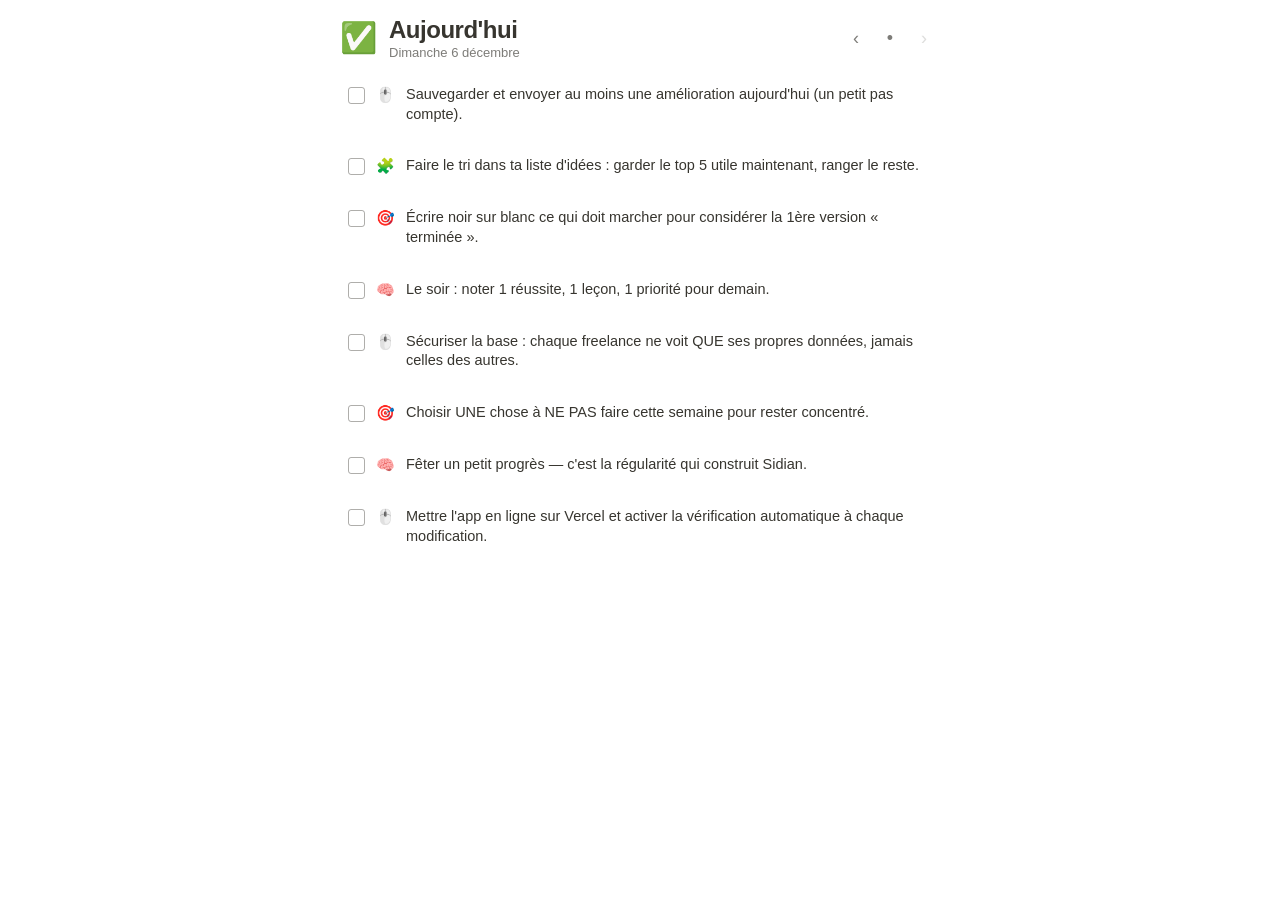
==== commit df55d5e8: "Espacement des tâches, titre adapté à la date (Aujourd'hui/Hier/jour), textes en langage simple non-" ====
--- a/saas-checklist/index.html
+++ b/saas-checklist/index.html
@@ -17,7 +17,7 @@
     <header class="page-head">
       <span class="page-icon">✅</span>
       <div class="page-titles">
-        <h1>Aujourd'hui</h1>
+        <h1 id="title">Aujourd'hui</h1>
         <p class="tagline" id="dateLabel">—</p>
       </div>
       <div class="daynav">
--- a/saas-checklist/styles.css
+++ b/saas-checklist/styles.css
@@ -29,7 +29,7 @@
   width: 100%;
   max-width: 640px;
   margin: 0 auto;
-  padding: calc(env(safe-area-inset-top) + 22px) 22px 8px;
+  padding: calc(env(safe-area-inset-top) + 16px) 20px 4px;
   display: flex;
   flex-direction: column;
 }
@@ -38,40 +38,40 @@
 .page-head {
   display: flex;
   align-items: center;
-  gap: 13px;
-  margin-bottom: 18px;
+  gap: 12px;
+  margin-bottom: 12px;
 }
-.page-icon { font-size: 34px; line-height: 1; flex: 0 0 auto; }
+.page-icon { font-size: 30px; line-height: 1; flex: 0 0 auto; }
 .page-titles { flex: 1; min-width: 0; }
 .page-titles h1 {
   margin: 0;
-  font-size: 27px;
+  font-size: 24px;
   font-weight: 700;
   letter-spacing: -0.02em;
   color: var(--text);
 }
-.tagline { margin: 2px 0 0; font-size: 14px; color: var(--muted-strong); }
+.tagline { margin: 1px 0 0; font-size: 13px; color: var(--muted-strong); }
 
 .daynav { display: flex; gap: 2px; flex: 0 0 auto; }
 .nav {
-  width: 34px; height: 34px; border-radius: 7px;
+  width: 32px; height: 32px; border-radius: 7px;
   background: transparent; color: var(--muted-strong);
-  border: 0; font-size: 19px; line-height: 1; cursor: pointer;
+  border: 0; font-size: 18px; line-height: 1; cursor: pointer;
 }
 .nav:hover { background: var(--hover); }
 .nav:disabled { opacity: 0.25; cursor: default; background: transparent; }
 
 /* ---------- To-do list (style Notion) ---------- */
-.list { display: flex; flex-direction: column; gap: 2px; }
+.list { display: flex; flex-direction: column; gap: 6px; }
 .item {
   display: flex; align-items: flex-start; gap: 11px;
-  padding: 12px 8px; border-radius: 5px; cursor: pointer;
+  padding: 13px 8px; border-radius: 6px; cursor: pointer;
   transition: background 0.08s;
 }
 .item:hover { background: var(--hover); }
 .item input[type="checkbox"] {
   appearance: none; -webkit-appearance: none;
-  width: 18px; height: 18px; margin: 2px 0 0; flex: 0 0 auto;
+  width: 17px; height: 17px; margin: 2px 0 0; flex: 0 0 auto;
   border: 1.5px solid rgba(55, 53, 47, 0.4); border-radius: 3px;
   background: transparent; cursor: pointer; position: relative;
   transition: background 0.12s, border-color 0.12s;
@@ -79,12 +79,24 @@
 .item input[type="checkbox"]:checked { background: var(--done); border-color: var(--done); }
 .item input[type="checkbox"]:checked::after {
   content: "✓"; position: absolute; inset: -1px 0 0 0;
-  display: grid; place-items: center; color: #fff; font-size: 13px; font-weight: 800;
+  display: grid; place-items: center; color: #fff; font-size: 12px; font-weight: 800;
 }
-.item-emoji { font-size: 17px; line-height: 1.4; flex: 0 0 auto; }
-.item-text { font-size: 16px; line-height: 1.45; flex: 1; color: var(--text); }
+.item-emoji { font-size: 15px; line-height: 1.35; flex: 0 0 auto; }
+.item-text {
+  font-size: 14.5px; line-height: 1.35; flex: 1; color: var(--text);
+  display: -webkit-box; -webkit-box-orient: vertical; -webkit-line-clamp: 2; overflow: hidden;
+}
+.item.expanded .item-text { -webkit-line-clamp: unset; overflow: visible; }
 .item.checked .item-text { color: var(--muted); text-decoration: line-through; }
 .item.checked .item-emoji { opacity: 0.45; }
+
+.item-chev {
+  flex: 0 0 auto; margin-top: 1px; color: var(--muted);
+  font-size: 15px; line-height: 1.2; display: none; cursor: pointer;
+  transition: transform 0.15s;
+}
+.item.truncated .item-chev { display: block; }
+.item.expanded .item-chev { transform: rotate(180deg); }
 
 /* ---------- Footer ---------- */
 .foot {
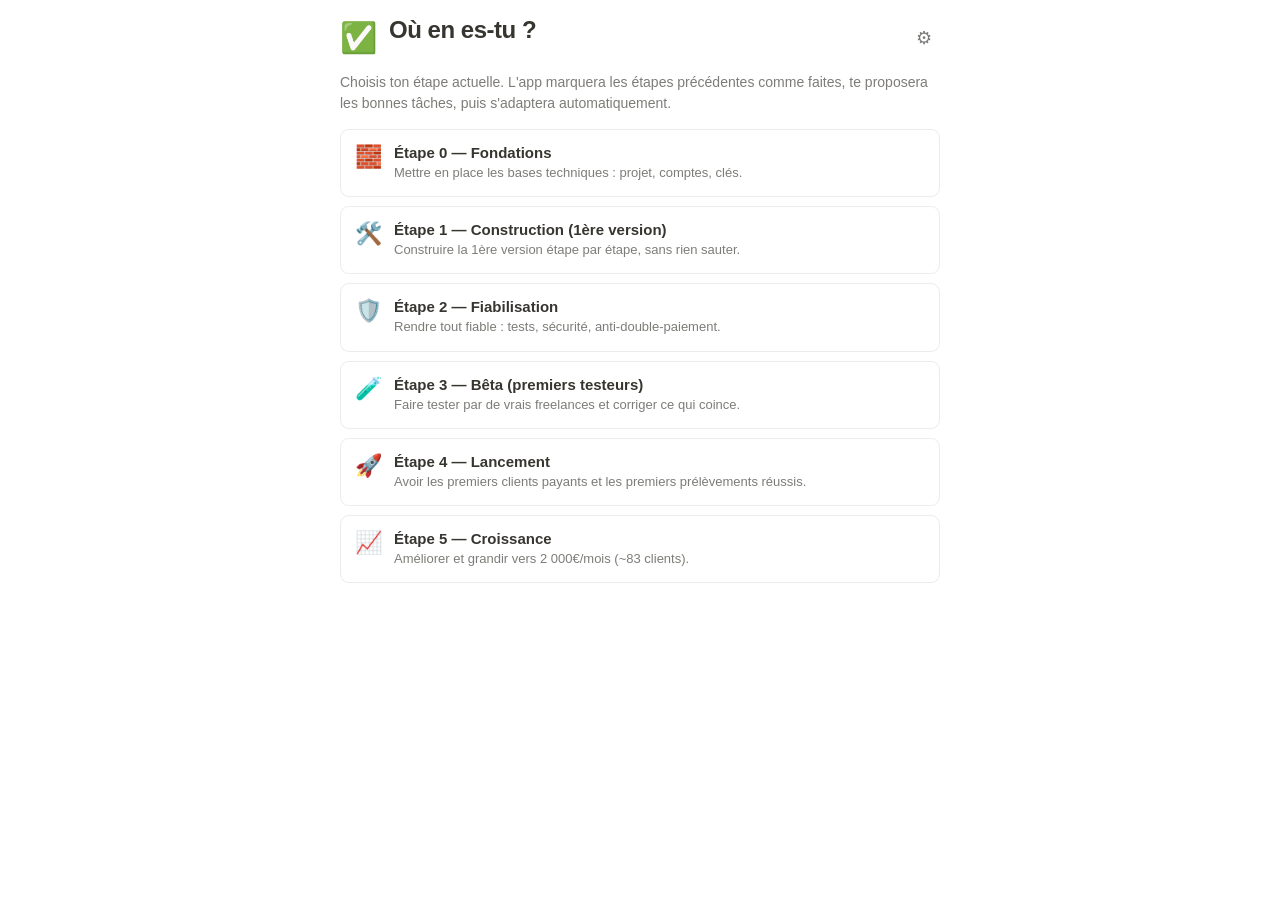
==== commit 3980f269: "Écran de démarrage « où en es-tu ? » : choix de l'étape avant de proposer les tâches (rouvrable via " ====
--- a/saas-checklist/index.html
+++ b/saas-checklist/index.html
@@ -21,11 +21,14 @@
         <p class="tagline" id="dateLabel">—</p>
       </div>
       <div class="daynav">
+        <button class="nav" id="editStage" aria-label="Changer mon étape" title="Où j'en suis">⚙︎</button>
         <button class="nav" id="prevDay" aria-label="Jour précédent">‹</button>
         <button class="nav" id="todayBtn" aria-label="Aujourd'hui">•</button>
         <button class="nav" id="nextDay" aria-label="Jour suivant">›</button>
       </div>
     </header>
+
+    <section id="setup" class="setup" hidden></section>
 
     <main id="list" class="list"></main>
   </div>
--- a/saas-checklist/styles.css
+++ b/saas-checklist/styles.css
@@ -98,6 +98,24 @@
 .item.truncated .item-chev { display: block; }
 .item.expanded .item-chev { transform: rotate(180deg); }
 
+/* ---------- Écran de démarrage (« où en es-tu ? ») ---------- */
+.setup { display: flex; flex-direction: column; gap: 9px; }
+.setup-intro {
+  margin: 0 0 6px; font-size: 14px; line-height: 1.5; color: var(--muted-strong);
+}
+.stage-card {
+  display: flex; align-items: flex-start; gap: 12px; text-align: left;
+  width: 100%; background: var(--bg); color: var(--text);
+  border: 1px solid var(--line); border-radius: 9px;
+  padding: 14px; cursor: pointer; transition: background 0.08s, border-color 0.08s;
+}
+.stage-card:hover { background: var(--hover); border-color: rgba(55, 53, 47, 0.18); }
+.stage-card:active { background: var(--hover); }
+.stage-emoji { font-size: 22px; line-height: 1.2; flex: 0 0 auto; }
+.stage-info { display: flex; flex-direction: column; gap: 3px; min-width: 0; }
+.stage-name { font-size: 15px; font-weight: 600; color: var(--text); }
+.stage-goal { font-size: 13px; line-height: 1.4; color: var(--muted-strong); }
+
 /* ---------- Footer ---------- */
 .foot {
   text-align: center;
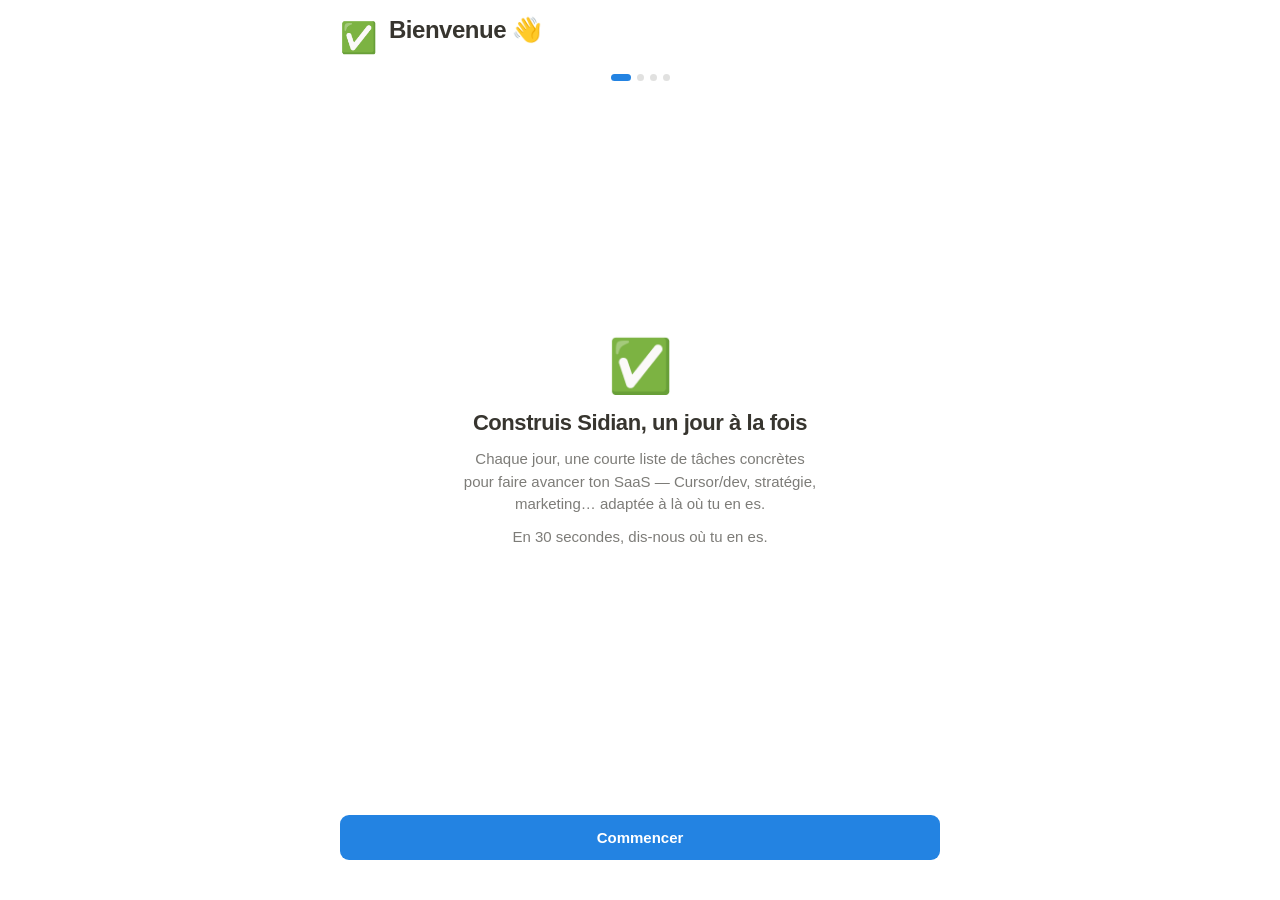
==== commit b068f441: "Onboarding guidé multi-étapes (thème Notion) : bienvenue → étape → ce qui est fait → c'est parti ; i" ====
--- a/saas-checklist/index.html
+++ b/saas-checklist/index.html
@@ -21,7 +21,7 @@
         <p class="tagline" id="dateLabel">—</p>
       </div>
       <div class="daynav">
-        <button class="nav" id="editStage" aria-label="Changer mon étape" title="Où j'en suis">⚙︎</button>
+        <button class="nav" id="editStage" aria-label="Mon avancement" title="Indiquer mon avancement">📋</button>
         <button class="nav" id="prevDay" aria-label="Jour précédent">‹</button>
         <button class="nav" id="todayBtn" aria-label="Aujourd'hui">•</button>
         <button class="nav" id="nextDay" aria-label="Jour suivant">›</button>
--- a/saas-checklist/styles.css
+++ b/saas-checklist/styles.css
@@ -11,6 +11,9 @@
 
 * { box-sizing: border-box; -webkit-tap-highlight-color: transparent; }
 
+/* L'attribut `hidden` doit toujours masquer, même quand un display:flex est défini. */
+[hidden] { display: none !important; }
+
 html, body {
   margin: 0;
   height: 100%;
@@ -98,23 +101,101 @@
 .item.truncated .item-chev { display: block; }
 .item.expanded .item-chev { transform: rotate(180deg); }
 
-/* ---------- Écran de démarrage (« où en es-tu ? ») ---------- */
-.setup { display: flex; flex-direction: column; gap: 9px; }
-.setup-intro {
-  margin: 0 0 6px; font-size: 14px; line-height: 1.5; color: var(--muted-strong);
-}
+/* ---------- Onboarding (parcours guidé, thème Notion) ---------- */
+.setup { flex: 1; display: flex; flex-direction: column; gap: 18px; padding-bottom: 8px; }
+.setup.wizard { gap: 0; }
+
+.wiz-dots { display: flex; gap: 6px; justify-content: center; padding: 2px 0 18px; }
+.wiz-dot {
+  width: 7px; height: 7px; border-radius: 50%;
+  background: rgba(55, 53, 47, 0.15); transition: background 0.2s, width 0.2s;
+}
+.wiz-dot.done { background: rgba(55, 53, 47, 0.35); }
+.wiz-dot.on { background: var(--accent); width: 20px; border-radius: 999px; }
+
+.wiz-body { flex: 1; display: flex; flex-direction: column; gap: 12px; min-height: 0; }
+
+.wiz-hero { margin: auto 0; text-align: center; padding: 12px 0; }
+.wiz-hero-icon {
+  font-size: 52px; line-height: 1; margin-bottom: 18px;
+}
+.wiz-h2 { margin: 0 0 12px; font-size: 22px; font-weight: 700; letter-spacing: -0.02em; }
+.wiz-p { margin: 0 0 10px; font-size: 15px; line-height: 1.5; color: var(--muted-strong); }
+.wiz-hero .wiz-p { max-width: 360px; margin-left: auto; margin-right: auto; }
+
+.wiz-foot { display: flex; gap: 10px; padding: 16px 0 4px; }
+.btn-primary {
+  flex: 1; background: var(--accent); color: #fff; border: 0; border-radius: 9px;
+  padding: 14px; font-size: 15px; font-weight: 600; cursor: pointer;
+}
+.btn-primary:disabled { opacity: 0.4; cursor: default; }
+.btn-primary:not(:disabled):hover { filter: brightness(0.96); }
+.btn-ghost {
+  flex: 0 0 auto; background: transparent; color: var(--muted-strong);
+  border: 1px solid var(--line); border-radius: 9px;
+  padding: 14px 18px; font-size: 15px; font-weight: 500; cursor: pointer;
+}
+.btn-ghost:hover { background: var(--hover); }
+
+/* Cartes d'étape (sélection unique) */
+.stage-list { display: flex; flex-direction: column; gap: 8px; }
 .stage-card {
-  display: flex; align-items: flex-start; gap: 12px; text-align: left;
-  width: 100%; background: var(--bg); color: var(--text);
-  border: 1px solid var(--line); border-radius: 9px;
+  display: flex; align-items: center; gap: 12px; text-align: left; width: 100%;
+  background: var(--bg); color: var(--text);
+  border: 1.5px solid var(--line); border-radius: 10px;
   padding: 14px; cursor: pointer; transition: background 0.08s, border-color 0.08s;
 }
-.stage-card:hover { background: var(--hover); border-color: rgba(55, 53, 47, 0.18); }
-.stage-card:active { background: var(--hover); }
+.stage-card:hover { background: var(--hover); }
+.stage-card.selected { border-color: var(--accent); background: rgba(35, 131, 226, 0.06); }
 .stage-emoji { font-size: 22px; line-height: 1.2; flex: 0 0 auto; }
-.stage-info { display: flex; flex-direction: column; gap: 3px; min-width: 0; }
+.stage-info { display: flex; flex-direction: column; gap: 3px; min-width: 0; flex: 1; }
 .stage-name { font-size: 15px; font-weight: 600; color: var(--text); }
 .stage-goal { font-size: 13px; line-height: 1.4; color: var(--muted-strong); }
+.stage-check {
+  flex: 0 0 auto; width: 22px; height: 22px; border-radius: 50%;
+  display: grid; place-items: center; color: #fff; font-size: 13px; font-weight: 800;
+  background: var(--accent); opacity: 0; transform: scale(0.6); transition: opacity 0.15s, transform 0.15s;
+}
+.stage-card.selected .stage-check { opacity: 1; transform: scale(1); }
+
+/* ---------- Écran « Mon avancement » (jalons) ---------- */
+.setup-intro {
+  margin: 0; font-size: 14px; line-height: 1.5; color: var(--muted-strong);
+}
+.ms-group { display: flex; flex-direction: column; gap: 1px; }
+.ms-head { display: flex; align-items: center; gap: 8px; padding: 0 2px 4px; }
+.ms-emoji { font-size: 15px; flex: 0 0 auto; }
+.ms-name {
+  font-size: 12px; font-weight: 700; color: var(--muted-strong);
+  text-transform: uppercase; letter-spacing: 0.04em; flex: 1; min-width: 0;
+}
+.ms-count { font-size: 12px; font-weight: 600; color: var(--muted); flex: 0 0 auto; }
+.ms-row {
+  display: flex; align-items: flex-start; gap: 11px;
+  padding: 10px 8px; border-radius: 6px; cursor: pointer; transition: background 0.08s;
+}
+.ms-row:hover { background: var(--hover); }
+.ms-row input[type="checkbox"] {
+  appearance: none; -webkit-appearance: none;
+  width: 18px; height: 18px; margin: 1px 0 0; flex: 0 0 auto;
+  border: 1.5px solid rgba(55, 53, 47, 0.4); border-radius: 4px;
+  background: transparent; cursor: pointer; position: relative;
+  transition: background 0.12s, border-color 0.12s;
+}
+.ms-row input[type="checkbox"]:checked { background: var(--done); border-color: var(--done); }
+.ms-row input[type="checkbox"]:checked::after {
+  content: "✓"; position: absolute; inset: -1px 0 0 0;
+  display: grid; place-items: center; color: #fff; font-size: 13px; font-weight: 800;
+}
+.ms-text { font-size: 14.5px; line-height: 1.4; flex: 1; color: var(--text); }
+.ms-row.checked .ms-text { color: var(--muted); text-decoration: line-through; }
+
+.setup-cta {
+  margin-top: 4px; width: 100%;
+  background: var(--accent); color: #fff; border: 0; border-radius: 8px;
+  padding: 14px; font-size: 15px; font-weight: 600; cursor: pointer;
+}
+.setup-cta:hover { filter: brightness(0.96); }
 
 /* ---------- Footer ---------- */
 .foot {
